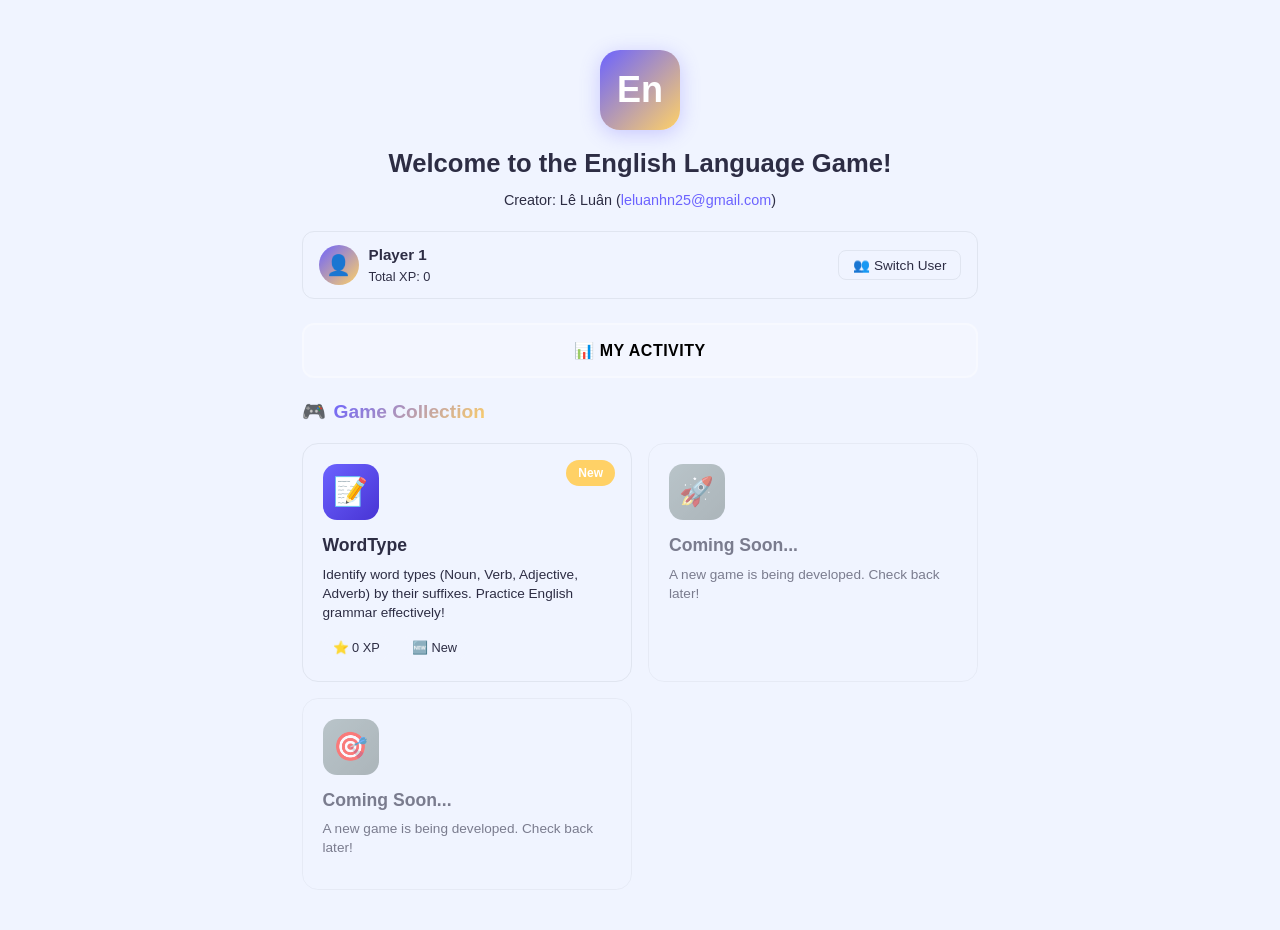
==== index.html @ 65ba0b90 "v1" ====
<!DOCTYPE html>
<html lang="en">
<head>
  <meta charset="UTF-8">
  <meta name="viewport" content="width=device-width, initial-scale=1.0, maximum-scale=1.0, user-scalable=no">
  <meta name="theme-color" content="#6c63ff">
  <meta name="apple-mobile-web-app-capable" content="yes">
  <meta name="apple-mobile-web-app-status-bar-style" content="black-translucent">
  <meta name="apple-mobile-web-app-title" content="Game English">
  <meta name="description" content="Learn English Through Games - Game English Hub">
  <meta name="mobile-web-app-capable" content="yes">
  <title>Game English - Learn English Through Games</title>
  <link rel="manifest" href="manifest.json">
  <link rel="apple-touch-icon" href="icons/icon-192x192.png">
  <link rel="icon" type="image/png" sizes="192x192" href="icons/icon-192x192.png">
  <link rel="stylesheet" href="shared/css/style.css">

  <!-- Google tag (gtag.js) -->
  <script async src="https://www.googletagmanager.com/gtag/js?id=G-DM3H51C9WT"></script>
  <script>
    window.dataLayer = window.dataLayer || [];
    function gtag(){dataLayer.push(arguments);}
    gtag('js', new Date());
    gtag('config', 'G-DM3H51C9WT');
  </script>

  <style>
    /* ===== GAME HUB STYLES ===== */
    .hub-container {
      max-width: 900px;
      margin: 0 auto;
      padding: 20px 16px 40px;
    }

    .hub-header {
      text-align: center;
      padding: 30px 0 20px;
    }

    .hub-header .logo-icon {
      width: 80px;
      height: 80px;
      background: linear-gradient(135deg, var(--color-primary), var(--color-accent));
      border-radius: 20px;
      display: flex;
      align-items: center;
      justify-content: center;
      font-size: 36px;
      font-weight: 800;
      color: #fff;
      margin: 0 auto 16px;
      box-shadow: 0 4px 20px rgba(108, 99, 255, 0.3);
    }

    .hub-header h1 {
      font-size: 1.6rem;
      color: var(--color-text);
      margin: 0 0 8px;
      line-height: 1.4;
    }

    .hub-header .creator-info {
      font-size: 0.9rem;
      color: var(--color-text-secondary);
      margin: 0;
    }

    .hub-header .creator-info a {
      color: var(--color-primary);
      text-decoration: none;
    }

    .hub-header .creator-info a:hover {
      text-decoration: underline;
    }

    /* User bar */
    .hub-user-bar {
      display: flex;
      align-items: center;
      justify-content: space-between;
      background: var(--color-surface);
      border-radius: 12px;
      padding: 12px 16px;
      margin-bottom: 24px;
      border: 1px solid var(--color-border);
    }

    .hub-user-info {
      display: flex;
      align-items: center;
      gap: 10px;
    }

    .hub-user-info .user-avatar {
      width: 40px;
      height: 40px;
      border-radius: 50%;
      background: linear-gradient(135deg, var(--color-primary), var(--color-accent));
      display: flex;
      align-items: center;
      justify-content: center;
      font-size: 20px;
      color: #fff;
    }

    .hub-user-info .user-details {
      display: flex;
      flex-direction: column;
    }

    .hub-user-info .user-name {
      font-weight: 600;
      color: var(--color-text);
      font-size: 0.95rem;
    }

    .hub-user-info .user-total-xp {
      font-size: 0.8rem;
      color: var(--color-text-secondary);
    }

    .hub-user-bar .btn-switch-user {
      background: var(--color-bg);
      border: 1px solid var(--color-border);
      color: var(--color-text);
      padding: 6px 14px;
      border-radius: 8px;
      font-size: 0.85rem;
      cursor: pointer;
      transition: all 0.2s;
    }

    .hub-user-bar .btn-switch-user:hover {
      background: var(--color-primary);
      color: #fff;
      border-color: var(--color-primary);
    }

    /* Section title */
    .hub-section-title {
      font-size: 1.2rem;
      font-weight: 700;
      color: var(--color-text);
      margin: 0 0 16px;
      display: flex;
      align-items: center;
      gap: 8px;
    }

    .hub-section-title span {
      background: linear-gradient(135deg, var(--color-primary), var(--color-accent));
      -webkit-background-clip: text;
      -webkit-text-fill-color: transparent;
      background-clip: text;
    }

    /* Game grid */
    .game-grid {
      display: grid;
      grid-template-columns: repeat(auto-fill, minmax(260px, 1fr));
      gap: 16px;
    }

    .game-card {
      background: var(--color-surface);
      border-radius: 16px;
      padding: 20px;
      border: 1px solid var(--color-border);
      cursor: pointer;
      transition: all 0.3s ease;
      position: relative;
      overflow: hidden;
    }

    .game-card::before {
      content: '';
      position: absolute;
      top: 0;
      left: 0;
      right: 0;
      height: 4px;
      background: linear-gradient(90deg, var(--color-primary), var(--color-accent));
      opacity: 0;
      transition: opacity 0.3s;
    }

    .game-card:hover {
      transform: translateY(-4px);
      box-shadow: 0 8px 30px rgba(0, 0, 0, 0.15);
      border-color: var(--color-primary);
    }

    .game-card:hover::before {
      opacity: 1;
    }

    .game-card:active {
      transform: translateY(-2px);
    }

    .game-card-icon {
      width: 56px;
      height: 56px;
      border-radius: 14px;
      display: flex;
      align-items: center;
      justify-content: center;
      font-size: 28px;
      margin-bottom: 12px;
    }

    .game-card-icon.wordtype {
      background: linear-gradient(135deg, #6c63ff, #4834d4);
    }

    .game-card-icon.coming-soon {
      background: linear-gradient(135deg, #95a5a6, #7f8c8d);
    }

    .game-card h3 {
      font-size: 1.1rem;
      font-weight: 700;
      color: var(--color-text);
      margin: 0 0 6px;
    }

    .game-card p {
      font-size: 0.85rem;
      color: var(--color-text-secondary);
      margin: 0 0 12px;
      line-height: 1.4;
    }

    .game-card .game-stats {
      display: flex;
      align-items: center;
      gap: 12px;
      font-size: 0.8rem;
      color: var(--color-text-secondary);
    }

    .game-card .game-stats .stat-badge {
      display: flex;
      align-items: center;
      gap: 4px;
      background: var(--color-bg);
      padding: 4px 10px;
      border-radius: 20px;
    }

    .game-card .game-stats .stat-badge.high-xp {
      background: linear-gradient(135deg, #f39c12, #e67e22);
      color: #fff;
    }

    .game-card .play-badge {
      position: absolute;
      top: 16px;
      right: 16px;
      background: var(--color-primary);
      color: #fff;
      padding: 4px 12px;
      border-radius: 20px;
      font-size: 0.75rem;
      font-weight: 600;
      opacity: 0;
      transition: opacity 0.3s;
    }

    .game-card:hover .play-badge {
      opacity: 1;
    }

    .game-card .new-badge {
      position: absolute;
      top: 16px;
      right: 16px;
      background: var(--color-accent);
      color: #fff;
      padding: 4px 12px;
      border-radius: 20px;
      font-size: 0.75rem;
      font-weight: 600;
    }

    .game-card.coming-soon-card {
      opacity: 0.6;
      cursor: default;
    }

    .game-card.coming-soon-card:hover {
      transform: none;
      box-shadow: none;
      border-color: var(--color-border);
    }

    .game-card.coming-soon-card:hover::before {
      opacity: 0;
    }

    /* ===== ACTIVITY SCREEN STYLES ===== */
    #screen-activity .activity-container {
      max-width: 600px;
      margin: 0 auto;
      padding: 20px;
    }

    .activity-grid {
      display: grid;
      grid-template-columns: 1fr 1fr;
      gap: 12px;
      margin-bottom: 20px;
    }

    .activity-card {
      background: var(--color-surface);
      border-radius: 12px;
      padding: 16px;
      text-align: center;
      border: 1px solid var(--color-border);
    }

    .activity-card .activity-value {
      font-size: 1.6rem;
      font-weight: 800;
      background: linear-gradient(135deg, var(--color-primary), var(--color-accent));
      -webkit-background-clip: text;
      -webkit-text-fill-color: transparent;
      background-clip: text;
    }

    .activity-card .activity-label {
      font-size: 0.8rem;
      color: var(--color-text-secondary);
      margin-top: 4px;
    }

    .activity-device-info {
      background: var(--color-surface);
      border-radius: 12px;
      padding: 16px;
      border: 1px solid var(--color-border);
      margin-bottom: 16px;
    }

    .activity-device-info .info-row {
      display: flex;
      justify-content: space-between;
      padding: 8px 0;
      border-bottom: 1px solid var(--color-border);
      font-size: 0.9rem;
    }

    .activity-device-info .info-row:last-child {
      border-bottom: none;
    }

    .activity-device-info .info-label {
      color: var(--color-text-secondary);
    }

    .activity-device-info .info-value {
      color: var(--color-text);
      font-weight: 600;
      font-family: monospace;
      font-size: 0.8rem;
    }

    .activity-sheets-note {
      background: var(--color-surface);
      border-radius: 12px;
      padding: 16px;
      border: 1px solid var(--color-border);
      font-size: 0.85rem;
      color: var(--color-text-secondary);
      text-align: center;
    }

    .activity-sheets-note .note-icon {
      font-size: 1.2rem;
    }

    /* User management screen */
    #screen-users .users-container {
      max-width: 500px;
      margin: 0 auto;
      padding: 20px;
    }

    /* Responsive */
    @media (max-width: 600px) {
      .game-grid {
        grid-template-columns: 1fr;
      }
      .hub-header h1 {
        font-size: 1.3rem;
      }
      .activity-grid {
        grid-template-columns: 1fr 1fr;
      }
    }
  </style>
</head>
<body>

  <!-- ==================== GAME HUB SCREEN ==================== -->
  <section id="screen-hub" class="screen active">
    <div class="hub-container">
      <!-- Header -->
      <div class="hub-header">
        <div class="logo-icon">En</div>
        <h1>Welcome to the English Language Game!</h1>
        <p class="creator-info">Creator: Lê Luân (<a href="mailto:leluanhn25@gmail.com">leluanhn25@gmail.com</a>)</p>
      </div>

      <!-- User Bar -->
      <div class="hub-user-bar">
        <div class="hub-user-info">
          <div class="user-avatar">👤</div>
          <div class="user-details">
            <span class="user-name" id="hub-user-name">Player 1</span>
            <span class="user-total-xp" id="hub-total-xp">Total XP: 0</span>
          </div>
        </div>
        <button class="btn-switch-user" id="btn-hub-users">👥 Switch User</button>
      </div>

      <!-- Navigation Buttons -->
      <div style="display:flex; gap:10px; margin-bottom:20px;">
        <button class="btn btn-secondary" id="btn-hub-activity" style="flex:1; color:#000; font-weight:600;">📊 My Activity</button>
      </div>

      <!-- Game List -->
      <h2 class="hub-section-title">🎮 <span>Game Collection</span></h2>
      <div class="game-grid" id="game-grid">
        <!-- Dynamically populated -->
      </div>
    </div>
  </section>

  <!-- ==================== ACTIVITY SCREEN ==================== -->
  <section id="screen-activity" class="screen">
    <div class="screen-header">
      <button class="btn btn-back" id="btn-activity-back">← Back</button>
      <h2>My Activity</h2>
    </div>
    <div class="activity-container">
      <!-- Device Info -->
      <div class="activity-device-info" id="device-info">
        <!-- Populated by JS -->
      </div>

      <!-- Today's Stats Grid -->
      <h3 style="margin: 0 0 12px; font-size:1rem; color:var(--color-text);">Today</h3>
      <div class="activity-grid" id="today-stats">
        <!-- Populated by JS -->
      </div>

      <!-- All Games Stats -->
      <h3 style="margin: 16px 0 12px; font-size:1rem; color:var(--color-text);">All Games</h3>
      <div id="games-stats">
        <!-- Populated by JS -->
      </div>

      <!-- Debug Panel -->
      <div class="activity-sheets-note" style="text-align:left; background:#fff3cd; border-color:#ffc107;">
        <strong>🐛 Debug Info</strong>
        <div id="debug-events" style="font-family:monospace; font-size:0.75rem; max-height:150px; overflow-y:auto; margin-top:8px; color:#333;">
          <em>No events tracked yet. Play a game to see events here.</em>
        </div>
        <div style="margin-top:8px; font-size:0.75rem;">
          <strong>GA4 Status:</strong> <span id="ga4-status">Checking...</span><br>
          <strong>Sheets Status:</strong> <span id="sheets-status">Not configured</span><br>
          <strong>Device ID:</strong> <span id="device-id-display" style="font-family:monospace;"></span>
        </div>
      </div>
    </div>
  </section>

  <!-- ==================== USER MANAGEMENT SCREEN ==================== -->
  <section id="screen-users" class="screen">
    <div class="screen-header">
      <button class="btn btn-back" id="btn-users-back">← Back</button>
      <h2>User Management</h2>
    </div>
    <div class="users-container">
      <div class="users-list" id="users-list">
        <!-- Dynamically populated -->
      </div>
      <div class="user-create-area">
        <h3>Create New User</h3>
        <div class="user-create-form">
          <input type="text" id="input-username" class="user-input" placeholder="Username" maxlength="20">
          <input type="text" id="input-displayname" class="user-input" placeholder="Display Name" maxlength="30">
          <button class="btn btn-primary" id="btn-create-user">+ Create</button>
        </div>
        <p class="user-create-hint">Username: 2-20 characters, letters & numbers only</p>
      </div>
    </div>
  </section>

  <!-- ==================== SCRIPTS ==================== -->
  <script src="shared/js/userManager.js"></script>
  <script src="shared/js/storage.js"></script>
  <script src="shared/js/analytics.js"></script>
  <script>
    // ============================================================
    // GAME HUB - Main entry point for the game collection
    // ============================================================

    /** Define all available games here */
    const GAMES = [
      {
        id: 'wordtype',
        name: 'WordType',
        description: 'Identify word types (Noun, Verb, Adjective, Adverb) by their suffixes. Practice English grammar effectively!',
        icon: '📝',
        iconClass: 'wordtype',
        url: 'games/wordtype/index.html',
        comingSoon: false
      },
      {
        id: 'coming-soon-1',
        name: 'Coming Soon...',
        description: 'A new game is being developed. Check back later!',
        icon: '🚀',
        iconClass: 'coming-soon',
        url: '#',
        comingSoon: true
      },
      {
        id: 'coming-soon-2',
        name: 'Coming Soon...',
        description: 'A new game is being developed. Check back later!',
        icon: '🎯',
        iconClass: 'coming-soon',
        url: '#',
        comingSoon: true
      }
    ];

    class GameHub {
      constructor() {
        // Start analytics session
        Analytics.startSession();

        // Track page view
        Analytics.trackEvent('page_view', { page: 'hub' });

        this._setupEventListeners();
        this._renderGameGrid();
        this._updateUserInfo();
      }

      _setupEventListeners() {
        document.getElementById('btn-hub-users').addEventListener('click', () => this._showUserScreen());
        document.getElementById('btn-users-back').addEventListener('click', () => this._showHub());
        document.getElementById('btn-create-user').addEventListener('click', () => this._createUser());

        // Activity screen
        document.getElementById('btn-hub-activity').addEventListener('click', () => this._showActivityScreen());
        document.getElementById('btn-activity-back').addEventListener('click', () => this._showHub());
      }

      _showHub() {
        this._updateUserInfo();
        this._renderGameGrid();
        document.querySelectorAll('.screen').forEach(s => s.classList.remove('active'));
        document.getElementById('screen-hub').classList.add('active');
      }

      _showActivityScreen() {
        this._renderActivityScreen();
        document.querySelectorAll('.screen').forEach(s => s.classList.remove('active'));
        document.getElementById('screen-activity').classList.add('active');
      }

      _showUserScreen() {
        this._renderUserList();
        document.querySelectorAll('.screen').forEach(s => s.classList.remove('active'));
        document.getElementById('screen-users').classList.add('active');
      }

      _updateUserInfo() {
        const currentUser = UserManager.getCurrentUser();
        const displayName = UserManager.getDisplayName(currentUser);
        document.getElementById('hub-user-name').textContent = displayName;

        // Calculate total XP across all games
        const gameIds = GAMES.filter(g => !g.comingSoon).map(g => g.id);
        const allStats = Storage.getAllGameStats(gameIds);
        const totalXp = allStats.reduce((sum, s) => sum + s.xp, 0);
        document.getElementById('hub-total-xp').textContent = `Total XP: ${totalXp}`;
      }

      _renderGameGrid() {
        const grid = document.getElementById('game-grid');
        grid.innerHTML = '';

        // Get stats for all games
        const gameIds = GAMES.filter(g => !g.comingSoon).map(g => g.id);
        const allStats = Storage.getAllGameStats(gameIds);
        const statsMap = {};
        allStats.forEach(s => { statsMap[s.gameId] = s; });

        // Sort games: played games with highest XP first, then unplayed, then coming soon
        const sortedGames = [...GAMES].sort((a, b) => {
          // Coming soon always last
          if (a.comingSoon && !b.comingSoon) return 1;
          if (!a.comingSoon && b.comingSoon) return -1;

          // Both not coming soon - sort by XP descending
          if (!a.comingSoon && !b.comingSoon) {
            const xpA = statsMap[a.id]?.xp || 0;
            const xpB = statsMap[b.id]?.xp || 0;
            if (xpA !== xpB) return xpB - xpA; // Higher XP first

            // If same XP, played games come before unplayed
            const playedA = statsMap[a.id]?.played || false;
            const playedB = statsMap[b.id]?.played || false;
            if (playedA && !playedB) return -1;
            if (!playedA && playedB) return 1;
          }

          return 0;
        });

        sortedGames.forEach(game => {
          const card = document.createElement('div');
          card.className = 'game-card';
          if (game.comingSoon) {
            card.classList.add('coming-soon-card');
          }

          const stats = statsMap[game.id];
          const xp = stats?.xp || 0;
          const played = stats?.played || false;

          card.innerHTML = `
            <div class="game-card-icon ${game.iconClass}">${game.icon}</div>
            <h3>${game.name}</h3>
            <p>${game.description}</p>
            <div class="game-stats">
              ${!game.comingSoon ? `
                <span class="stat-badge ${xp > 0 ? 'high-xp' : ''}">⭐ ${xp} XP</span>
                ${played ? '<span class="stat-badge">📊 Played</span>' : '<span class="stat-badge">🆕 New</span>'}
              ` : ''}
            </div>
            ${!game.comingSoon && !played ? '<span class="new-badge">New</span>' : ''}
            ${!game.comingSoon && played ? '<span class="play-badge">▶ Play</span>' : ''}
          `;

          if (!game.comingSoon) {
            card.addEventListener('click', () => {
              Analytics.trackEvent('game_click', { game_id: game.id });
              window.location.href = game.url;
            });
          }

          grid.appendChild(card);
        });
      }

      _renderActivityScreen() {
        // Device info
        const deviceStats = Analytics.getDeviceStats();
        document.getElementById('device-info').innerHTML = `
          <div class="info-row">
            <span class="info-label">📱 Device ID</span>
            <span class="info-value">${deviceStats.deviceId.substring(0, 8)}...</span>
          </div>
          <div class="info-row">
            <span class="info-label">🆕 First Seen</span>
            <span class="info-value">${deviceStats.firstSeen}</span>
          </div>
          <div class="info-row">
            <span class="info-label">📅 Last Seen</span>
            <span class="info-value">${deviceStats.lastSeen}</span>
          </div>
        `;

        const deviceIdDisplay = document.getElementById('device-id-display');
        if (deviceIdDisplay) deviceIdDisplay.textContent = deviceStats.deviceId;

        // Calculate real Total XP from Storage
        const gameIds = GAMES.filter(g => !g.comingSoon).map(g => g.id);
        const allStats = Storage.getAllGameStats(gameIds);
        const totalXp = allStats.reduce((sum, s) => sum + s.xp, 0);

        // Today's stats - use real XP from storage
        const daily = Analytics.getDailyStats();
        document.getElementById('today-stats').innerHTML = `
          <div class="activity-card">
            <div class="activity-value">${totalXp}</div>
            <div class="activity-label">⭐ Total XP</div>
          </div>
          <div class="activity-card">
            <div class="activity-value">${daily.sessions}</div>
            <div class="activity-label">🎮 Sessions Today</div>
          </div>
        `;

        // All games stats
        const gamesStatsHtml = allStats.map(stat => `
          <div class="activity-card" style="grid-column: 1 / -1; display:flex; justify-content:space-between; align-items:center; text-align:left;">
            <div>
              <div style="font-weight:600; color:var(--color-text);">${stat.gameId}</div>
              <div style="font-size:0.8rem; color:var(--color-text-secondary);">${stat.played ? '✅ Played' : '🆕 New'}</div>
            </div>
            <div style="font-size:1.2rem; font-weight:700; color:var(--color-primary);">${stat.xp} XP</div>
          </div>
        `).join('');
        document.getElementById('games-stats').innerHTML = `<div class="activity-grid">${gamesStatsHtml}</div>`;

        // Debug panel
        const debugDiv = document.getElementById('debug-events');
        const ga4Status = document.getElementById('ga4-status');
        const sheetsStatus = document.getElementById('sheets-status');

        // Show queued/tracked events
        const queue = Analytics._eventQueue || [];
        const eventLines = queue.slice(-10).map(e => `${e.eventName}: ${JSON.stringify(e.eventParams)}`).join('<br>');
        debugDiv.innerHTML = eventLines || '<em>No events tracked yet. Play a game to see events here.</em>';

        // GA4 status
        if (typeof gtag === 'function') {
          ga4Status.innerHTML = '<span style="color:green;">✅ Loaded</span>';
        } else {
          ga4Status.innerHTML = '<span style="color:orange;">⏳ Loading...</span>';
        }

        // Sheets status
        if (Analytics.SHEETS_WEB_APP_URL) {
          sheetsStatus.innerHTML = '<span style="color:green;">✅ Configured</span>';
        } else {
          sheetsStatus.innerHTML = '<span style="color:red;">❌ Not configured</span>';
        }
      }

      _renderUserList() {
        const users = UserManager.getUsers();
        const currentUser = UserManager.getCurrentUser();
        const list = document.getElementById('users-list');
        list.innerHTML = '';

        users.forEach(user => {
          const card = document.createElement('div');
          card.className = 'user-card';
          if (user.username === currentUser) card.classList.add('active-user');

          // Calculate total XP across all games for this user
          const oldUser = UserManager.getCurrentUser();
          UserManager.setCurrentUser(user.username);
          const gameIds = GAMES.filter(g => !g.comingSoon).map(g => g.id);
          const allStats = Storage.getAllGameStats(gameIds);
          const totalXp = allStats.reduce((sum, s) => sum + s.xp, 0);
          UserManager.setCurrentUser(oldUser);

          card.innerHTML = `
            <div class="user-card-avatar">👤</div>
            <div class="user-card-info">
              <div class="user-card-name">${user.displayName}</div>
              <div class="user-card-username">@${user.username}</div>
              <div class="user-card-stats">⭐ ${totalXp} Total XP</div>
            </div>
            <button class="btn-delete-user" data-username="${user.username}">🗑️</button>
          `;

          card.addEventListener('click', (e) => {
            if (e.target.closest('.btn-delete-user')) return;
            if (user.username !== currentUser) this._switchUser(user.username);
          });

          const deleteBtn = card.querySelector('.btn-delete-user');
          deleteBtn.addEventListener('click', (e) => {
            e.stopPropagation();
            this._deleteUser(user.username);
          });

          list.appendChild(card);
        });
      }

      _switchUser(username) {
        UserManager.setCurrentUser(username);
        Analytics.trackEvent('switch_user', { username });
        this._showHub();
      }

      _deleteUser(username) {
        const users = UserManager.getUsers();
        if (users.length <= 1) {
          alert('Cannot delete the last user!');
          return;
        }
        if (!confirm(`Delete user "${username}"? All progress will be lost.`)) return;

        const isCurrentUser = username === UserManager.getCurrentUser();
        UserManager.deleteUser(username);

        if (isCurrentUser) {
          const remaining = UserManager.getUsers();
          this._switchUser(remaining[0].username);
        } else {
          this._renderUserList();
        }
      }

      _createUser() {
        const usernameInput = document.getElementById('input-username');
        const displayNameInput = document.getElementById('input-displayname');
        const username = usernameInput.value.trim().toLowerCase();
        const displayName = displayNameInput.value.trim() || username;

        if (!username) { alert('Please enter a username.'); return; }
        if (!UserManager.isValidUsername(username)) {
          alert('Username must be 2-20 characters. Only letters, numbers, underscores, and spaces allowed.');
          return;
        }

        if (!UserManager.createUser(username, displayName)) {
          alert(`User "${username}" already exists!`);
          return;
        }

        usernameInput.value = '';
        displayNameInput.value = '';
        Analytics.trackEvent('create_user', { username });
        this._switchUser(username);
      }
    }

    // Initialize the hub when DOM is ready
    if (document.readyState === 'loading') {
      document.addEventListener('DOMContentLoaded', () => new GameHub());
    } else {
      new GameHub();
    }
  </script>
</body>
</html>
---- shared/css/style.css ----
/* ============================================================
   WordType - Educational Grammar Game
   Complete Stylesheet
   ============================================================ */

/* ----- CSS Custom Properties (Design Tokens) ----- */
:root {
  /* Primary palette */
  --color-primary: #6c63ff;
  --color-primary-dark: #5a52d5;
  --color-primary-light: #8b85ff;
  --color-secondary: #ff6584;
  --color-accent: #ffd166;

  /* Word type colors */
  --color-noun: #4a90d9;
  --color-verb: #e74c3c;
  --color-adjective: #f39c12;
  --color-adverb: #27ae60;

  /* UI colors */
  --color-bg: #f0f4ff;
  --color-bg-card: #ffffff;
  --color-bg-dark: #2d2d44;
  --color-text: #2d2d44;
  --color-text-light: #7a7a9a;
  --color-text-on-dark: #ffffff;
  --color-success: #27ae60;
  --color-danger: #e74c3c;
  --color-warning: #f39c12;
  --color-border: #e0e5f0;

  /* Spacing */
  --space-xs: 4px;
  --space-sm: 8px;
  --space-md: 16px;
  --space-lg: 24px;
  --space-xl: 32px;
  --space-2xl: 48px;

  /* Border radius */
  --radius-sm: 8px;
  --radius-md: 12px;
  --radius-lg: 20px;
  --radius-full: 50%;

  /* Shadows */
  --shadow-sm: 0 2px 8px rgba(108, 99, 255, 0.1);
  --shadow-md: 0 4px 16px rgba(108, 99, 255, 0.15);
  --shadow-lg: 0 8px 32px rgba(108, 99, 255, 0.2);
  --shadow-btn: 0 4px 0 rgba(0, 0, 0, 0.15);
  --shadow-btn-hover: 0 6px 0 rgba(0, 0, 0, 0.15);

  /* Transitions */
  --transition-fast: 0.15s ease;
  --transition-normal: 0.3s ease;
  --transition-slow: 0.5s ease;

  /* Font */
  --font-main: 'Segoe UI', -apple-system, BlinkMacSystemFont, Roboto, Oxygen, Ubuntu, Cantarell, sans-serif;
  --font-size-sm: 14px;
  --font-size-md: 16px;
  --font-size-lg: 20px;
  --font-size-xl: 28px;
  --font-size-2xl: 40px;
  --font-size-3xl: 56px;

  /* Z-index layers */
  --z-base: 1;
  --z-overlay: 100;
  --z-popup: 200;
  --z-modal: 300;
}

/* ----- Reset & Base Styles ----- */
*, *::before, *::after {
  margin: 0;
  padding: 0;
  box-sizing: border-box;
}

html {
  font-size: 16px;
  -webkit-text-size-adjust: 100%;
  height: 100%;
  overflow-y: auto;
}

body {
  font-family: var(--font-main);
  background: var(--color-bg);
  color: var(--color-text);
  min-height: 100vh;
  min-height: 100dvh;
  height: auto;
  overflow-x: hidden;
  overflow-y: auto;
  line-height: 1.5;
}

button {
  font-family: inherit;
  cursor: pointer;
  border: none;
  outline: none;
  user-select: none;
  -webkit-tap-highlight-color: transparent;
}

/* ----- Screen System ----- */
.screen {
  display: none;
  width: 100%;
  min-height: 100vh;
  min-height: 100dvh;
  position: absolute;
  top: 0;
  left: 0;
  z-index: var(--z-base);
}

.screen.active {
  display: flex;
  position: relative;
}

/* ============================================================
   MAIN MENU SCREEN
   ============================================================ */
#screen-menu {
  align-items: center;
  justify-content: center;
  background: linear-gradient(135deg, #6c63ff 0%, #4834d4 50%, #3b2db5 100%);
  padding: var(--space-lg);
}

.menu-container {
  width: 100%;
  max-width: 420px;
  text-align: center;
}

.logo-area {
  margin-bottom: var(--space-xl);
}

.logo-icon {
  width: 80px;
  height: 80px;
  background: var(--color-accent);
  color: var(--color-primary-dark);
  font-size: var(--font-size-3xl);
  font-weight: 900;
  border-radius: var(--radius-lg);
  display: flex;
  align-items: center;
  justify-content: center;
  margin: 0 auto var(--space-md);
  box-shadow: 0 8px 24px rgba(255, 209, 102, 0.4);
  animation: logoFloat 3s ease-in-out infinite;
}

@keyframes logoFloat {
  0%, 100% { transform: translateY(0); }
  50% { transform: translateY(-10px); }
}

.game-title {
  color: white;
  font-size: var(--font-size-2xl);
  font-weight: 800;
  letter-spacing: 2px;
  text-shadow: 0 2px 4px rgba(0, 0, 0, 0.2);
}

.game-subtitle {
  color: rgba(255, 255, 255, 0.8);
  font-size: var(--font-size-md);
  margin-top: var(--space-xs);
}

.menu-stats-bar {
  display: flex;
  justify-content: center;
  gap: var(--space-lg);
  margin-bottom: var(--space-xl);
  padding: var(--space-md);
  background: rgba(255, 255, 255, 0.1);
  border-radius: var(--radius-md);
  backdrop-filter: blur(10px);
}

.stat-item {
  display: flex;
  flex-direction: column;
  align-items: center;
  gap: var(--space-xs);
}

.stat-icon { font-size: 24px; }

.stat-value {
  color: white;
  font-size: var(--font-size-xl);
  font-weight: 700;
}

.stat-label {
  color: rgba(255, 255, 255, 0.7);
  font-size: var(--font-size-sm);
  text-transform: uppercase;
  letter-spacing: 1px;
}

.menu-buttons {
  display: flex;
  flex-direction: column;
  gap: var(--space-md);
  margin-bottom: var(--space-xl);
}

.level-progress-indicator {
  display: flex;
  justify-content: center;
  gap: var(--space-md);
}

.level-dot {
  width: 40px;
  height: 40px;
  border-radius: var(--radius-full);
  display: flex;
  align-items: center;
  justify-content: center;
  font-weight: 700;
  font-size: var(--font-size-md);
  transition: var(--transition-normal);
}

.level-dot.active {
  background: var(--color-accent);
  color: var(--color-primary-dark);
  box-shadow: 0 4px 12px rgba(255, 209, 102, 0.5);
}

.level-dot.locked {
  background: rgba(255, 255, 255, 0.15);
  color: rgba(255, 255, 255, 0.5);
}

.level-dot.unlocked {
  background: var(--color-success);
  color: white;
  box-shadow: 0 4px 12px rgba(39, 174, 96, 0.4);
}

.level-dot.completed {
  background: var(--color-success);
  color: white;
  box-shadow: 0 4px 12px rgba(39, 174, 96, 0.4);
}

/* ============================================================
   BUTTON SYSTEM
   ============================================================ */
.btn {
  display: inline-flex;
  align-items: center;
  justify-content: center;
  gap: var(--space-sm);
  padding: var(--space-md) var(--space-xl);
  border-radius: var(--radius-md);
  font-size: var(--font-size-md);
  font-weight: 700;
  transition: all var(--transition-fast);
  text-transform: uppercase;
  letter-spacing: 0.5px;
}

.btn:active {
  transform: translateY(2px);
}

.btn-primary {
  background: var(--color-accent);
  color: var(--color-text);
  box-shadow: var(--shadow-btn);
}

.btn-primary:hover {
  background: #ffe082;
  transform: translateY(-2px);
  box-shadow: var(--shadow-btn-hover);
}

.btn-primary:active {
  transform: translateY(2px);
  box-shadow: 0 2px 0 rgba(0, 0, 0, 0.15);
}

.btn-secondary {
  background: rgba(255, 255, 255, 0.2);
  color: white;
  border: 2px solid rgba(255, 255, 255, 0.3);
}

.btn-secondary:hover {
  background: rgba(255, 255, 255, 0.3);
  border-color: rgba(255, 255, 255, 0.5);
}

.btn-danger {
  background: var(--color-danger);
  color: white;
  box-shadow: var(--shadow-btn);
}

.btn-danger:hover {
  background: #c0392b;
  transform: translateY(-2px);
}

.btn-back {
  background: transparent;
  color: var(--color-text);
  font-size: var(--font-size-md);
  font-weight: 600;
  padding: var(--space-sm) var(--space-md);
}

.btn-back:hover {
  color: var(--color-primary);
}

.btn-large {
  padding: var(--space-lg) var(--space-2xl);
  font-size: var(--font-size-lg);
  width: 100%;
}

/* ============================================================
   LEVELS SCREEN
   ============================================================ */
#screen-levels {
  flex-direction: column;
  background: var(--color-bg);
}

.screen-header {
  display: flex;
  align-items: center;
  gap: var(--space-md);
  padding: var(--space-lg);
  background: white;
  border-bottom: 1px solid var(--color-border);
}

.screen-header h2 {
  font-size: var(--font-size-lg);
  font-weight: 700;
}

.levels-container {
  flex: 1;
  padding: var(--space-lg);
  display: flex;
  flex-direction: column;
  gap: var(--space-md);
  max-width: 500px;
  width: 100%;
  margin: 0 auto;
}

.level-card {
  background: white;
  border-radius: var(--radius-md);
  padding: var(--space-lg);
  display: flex;
  align-items: center;
  gap: var(--space-lg);
  box-shadow: var(--shadow-sm);
  cursor: pointer;
  transition: var(--transition-normal);
  border: 2px solid transparent;
}

.level-card:hover:not(.level-card-locked) {
  border-color: var(--color-primary);
  box-shadow: var(--shadow-md);
  transform: translateY(-2px);
}

.level-card-locked {
  opacity: 0.5;
  cursor: not-allowed;
}

.level-card-completed {
  border-color: var(--color-success);
}

.level-card-number {
  width: 48px;
  height: 48px;
  border-radius: var(--radius-full);
  display: flex;
  align-items: center;
  justify-content: center;
  font-weight: 800;
  font-size: var(--font-size-lg);
  flex-shrink: 0;
}

.level-card-number.locked { background: #e0e5f0; color: var(--color-text-light); }
.level-card-number.available { background: var(--color-primary); color: white; }
.level-card-number.completed { background: var(--color-success); color: white; }

.level-card-info {
  flex: 1;
}

.level-card-info h3 {
  font-size: var(--font-size-md);
  font-weight: 700;
}

.level-card-info p {
  font-size: var(--font-size-sm);
  color: var(--color-text-light);
  margin-top: var(--space-xs);
}

.level-card-status {
  font-size: 24px;
}

/* ============================================================
   STATISTICS SCREEN
   ============================================================ */
#screen-stats {
  flex-direction: column;
  background: var(--color-bg);
}

.stats-container {
  flex: 1;
  padding: var(--space-lg);
  max-width: 500px;
  width: 100%;
  margin: 0 auto;
}

.stat-card {
  background: white;
  border-radius: var(--radius-md);
  padding: var(--space-lg);
  margin-bottom: var(--space-md);
  box-shadow: var(--shadow-sm);
}

.stat-card h3 {
  font-size: var(--font-size-sm);
  color: var(--color-text-light);
  text-transform: uppercase;
  letter-spacing: 1px;
  margin-bottom: var(--space-sm);
}

.stat-card .stat-value {
  color: var(--color-text);
  font-size: var(--font-size-2xl);
  font-weight: 800;
}

.stats-actions {
  padding: var(--space-lg);
  text-align: center;
}

/* ============================================================
   GAMEPLAY SCREEN
   ============================================================ */
#screen-game {
  flex-direction: column;
  background: linear-gradient(180deg, #f0f4ff 0%, #e8ecf8 100%);
  min-height: 100vh;
  min-height: 100dvh;
}

/* Top Bar */
.game-top-bar {
  display: flex;
  align-items: center;
  justify-content: space-between;
  gap: var(--space-md);
  padding: var(--space-md) var(--space-lg);
  background: white;
  border-bottom: 1px solid var(--color-border);
}

.hearts-container {
  display: flex;
  gap: 2px;
  font-size: 24px;
}

.heart {
  transition: var(--transition-normal);
}

.heart.lost {
  opacity: 0.2;
  transform: scale(0.8);
}

.xp-container {
  flex: 1;
  max-width: 200px;
  display: flex;
  align-items: center;
  gap: var(--space-sm);
}

.xp-bar-bg {
  flex: 1;
  height: 10px;
  background: #e0e5f0;
  border-radius: 10px;
  overflow: hidden;
}

.xp-bar-fill {
  height: 100%;
  background: linear-gradient(90deg, var(--color-accent), #ff9f43);
  border-radius: 10px;
  transition: width var(--transition-normal);
}

.xp-text {
  font-size: var(--font-size-sm);
  font-weight: 700;
  color: var(--color-text);
  white-space: nowrap;
}

.game-level-badge {
  background: var(--color-primary);
  color: white;
  padding: var(--space-xs) var(--space-md);
  border-radius: var(--radius-sm);
  font-size: var(--font-size-sm);
  font-weight: 700;
}

/* Combo Display */
.combo-display {
  text-align: center;
  padding-top: var(--space-md);
}

.combo-count {
  font-size: var(--font-size-xl);
  font-weight: 800;
  color: var(--color-primary);
}

.combo-label {
  display: block;
  font-size: var(--font-size-sm);
  color: var(--color-text-light);
  text-transform: uppercase;
  letter-spacing: 1px;
}

/* Question Counter */
.question-counter {
  text-align: center;
  font-size: var(--font-size-sm);
  color: var(--color-text-light);
  margin: var(--space-sm) 0;
}

/* Word Display Area */
.word-area {
  flex: 1;
  display: flex;
  align-items: center;
  justify-content: center;
  padding: var(--space-lg);
}

.word-card {
  background: white;
  border-radius: var(--radius-lg);
  padding: var(--space-xl) var(--space-2xl);
  box-shadow: var(--shadow-md);
  text-align: center;
  min-width: 280px;
  animation: cardAppear var(--transition-normal);
}

@keyframes cardAppear {
  from {
    opacity: 0;
    transform: scale(0.8) translateY(20px);
  }
  to {
    opacity: 1;
    transform: scale(1) translateY(0);
  }
}

.word-hint {
  display: block;
  font-size: var(--font-size-sm);
  color: var(--color-primary);
  font-weight: 600;
  margin-bottom: var(--space-sm);
  text-transform: uppercase;
  letter-spacing: 1px;
}

.word-text {
  font-size: var(--font-size-2xl);
  font-weight: 800;
  color: var(--color-text);
  line-height: 1.2;
}

.word-main-row {
  display: flex;
  align-items: center;
  justify-content: center;
  gap: var(--space-sm);
}

.btn-speak {
  background: none;
  border: none;
  font-size: var(--font-size-lg);
  cursor: pointer;
  padding: var(--space-xs);
  border-radius: var(--radius-full);
  transition: transform var(--transition-fast), box-shadow var(--transition-fast);
  line-height: 1;
  display: inline-flex;
  align-items: center;
  justify-content: center;
  width: 40px;
  height: 40px;
}

.btn-speak:hover {
  transform: scale(1.15);
  background: rgba(108, 99, 255, 0.1);
}

.btn-speak:active {
  transform: scale(0.95);
}

.word-meaning {
  display: block;
  font-size: var(--font-size-sm);
  color: var(--color-text-light);
  margin-top: var(--space-sm);
  font-style: italic;
}

/* Answer Buttons */
.answer-buttons {
  display: grid;
  grid-template-columns: 1fr 1fr;
  gap: var(--space-md);
  padding: var(--space-lg);
  max-width: 600px;
  width: 100%;
  margin: 0 auto;
}

.btn-type {
  padding: var(--space-lg);
  border-radius: var(--radius-md);
  font-size: var(--font-size-lg);
  font-weight: 800;
  color: white;
  text-transform: uppercase;
  letter-spacing: 1px;
  box-shadow: var(--shadow-btn);
  transition: all var(--transition-fast);
  position: relative;
  overflow: hidden;
}

.btn-type:active {
  transform: translateY(2px);
  box-shadow: 0 2px 0 rgba(0, 0, 0, 0.15);
}

.btn-type:hover {
  transform: translateY(-2px);
  filter: brightness(1.1);
}

.btn-type:disabled {
  opacity: 0.5;
  cursor: not-allowed;
  transform: none !important;
}

.btn-noun {
  background: var(--color-noun);
  box-shadow: 0 4px 0 #3570b0;
}

.btn-verb {
  background: var(--color-verb);
  box-shadow: 0 4px 0 #c0392b;
}

.btn-adjective {
  background: var(--color-adjective);
  box-shadow: 0 4px 0 #d68910;
}

.btn-adverb {
  background: var(--color-adverb);
  box-shadow: 0 4px 0 #1e8449;
}

/* Button press ripple effect */
.btn-type::after {
  content: '';
  position: absolute;
  top: 50%;
  left: 50%;
  width: 0;
  height: 0;
  background: rgba(255, 255, 255, 0.3);
  border-radius: 50%;
  transform: translate(-50%, -50%);
  transition: width 0.6s, height 0.6s, opacity 0.6s;
  opacity: 0;
}

.btn-type:active::after {
  width: 300px;
  height: 300px;
  opacity: 1;
}

/* Correct/Wrong button states */
.btn-type.correct {
  background: var(--color-success) !important;
  box-shadow: 0 4px 0 #1e8449 !important;
  animation: pulseGreen 0.5s ease;
}

.btn-type.wrong {
  background: #666 !important;
  box-shadow: 0 4px 0 #444 !important;
  animation: shake 0.4s ease;
}

/* Feedback Overlay */
.feedback-overlay {
  position: fixed;
  top: 0;
  left: 0;
  width: 100%;
  height: 100%;
  display: flex;
  align-items: center;
  justify-content: center;
  z-index: var(--z-overlay);
  pointer-events: none;
}

.feedback-content {
  background: white;
  border-radius: var(--radius-lg);
  padding: var(--space-xl) var(--space-2xl);
  text-align: center;
  box-shadow: var(--shadow-lg);
  animation: feedbackPop 0.4s ease;
}

@keyframes feedbackPop {
  0% { transform: scale(0.5); opacity: 0; }
  60% { transform: scale(1.1); }
  100% { transform: scale(1); opacity: 1; }
}

.feedback-icon {
  font-size: 48px;
  margin-bottom: var(--space-sm);
}

.feedback-text {
  font-size: var(--font-size-xl);
  font-weight: 700;
  margin-bottom: var(--space-xs);
}

.feedback-detail {
  font-size: var(--font-size-md);
  color: var(--color-text-light);
  margin-bottom: var(--space-md);
}

.btn-feedback-ok {
  margin-top: var(--space-sm);
  padding: var(--space-sm) var(--space-xl);
  font-size: var(--font-size-md);
  min-width: 100px;
}

/* Feedback extra info (hint, family) */
.feedback-extras {
  margin-top: var(--space-md);
  padding-top: var(--space-md);
  border-top: 1px solid var(--color-border);
  text-align: left;
}

.feedback-extra-item {
  display: flex;
  gap: var(--space-sm);
  font-size: var(--font-size-sm);
  line-height: 1.6;
  margin-bottom: var(--space-xs);
}

.feedback-label {
  color: var(--color-text-light);
  font-weight: 600;
  white-space: nowrap;
  min-width: 70px;
}

.feedback-value {
  color: var(--color-text);
  font-weight: 500;
}

/* Combo Popup */
.combo-popup {
  position: fixed;
  top: 50%;
  left: 50%;
  transform: translate(-50%, -50%);
  z-index: var(--z-popup);
  pointer-events: none;
  animation: comboRise 1s ease forwards;
}

@keyframes comboRise {
  0% {
    opacity: 0;
    transform: translate(-50%, -50%) scale(0.5);
  }
  20% {
    opacity: 1;
    transform: translate(-50%, -60%) scale(1.1);
  }
  80% {
    opacity: 1;
    transform: translate(-50%, -80%) scale(1);
  }
  100% {
    opacity: 0;
    transform: translate(-50%, -100%) scale(0.8);
  }
}

.combo-popup-text {
  font-size: 32px;
  font-weight: 900;
  color: var(--color-primary);
  text-shadow: 0 4px 12px rgba(108, 99, 255, 0.4);
  white-space: nowrap;
}

/* ============================================================
   BOSS FIGHT SCREEN
   ============================================================ */
#screen-boss {
  flex-direction: column;
  background: linear-gradient(135deg, #1a1a2e 0%, #16213e 50%, #0f3460 100%);
  color: white;
}

.boss-header {
  text-align: center;
  padding: var(--space-lg);
}

.boss-title {
  font-size: var(--font-size-xl);
  font-weight: 800;
  color: #e74c3c;
  text-shadow: 0 0 20px rgba(231, 76, 60, 0.5);
  animation: bossTitlePulse 2s ease-in-out infinite;
}

@keyframes bossTitlePulse {
  0%, 100% { transform: scale(1); opacity: 1; }
  50% { transform: scale(1.05); opacity: 0.9; }
}

.boss-area {
  flex: 1;
  display: flex;
  flex-direction: column;
  align-items: center;
  justify-content: center;
  padding: var(--space-lg);
  gap: var(--space-lg);
  max-width: 600px;
  width: 100%;
  margin: 0 auto;
}

.boss-info {
  width: 100%;
  text-align: center;
}

.boss-name {
  font-size: var(--font-size-lg);
  font-weight: 700;
  margin-bottom: var(--space-md);
  color: #ff6b6b;
}

.boss-hp-bar-bg {
  width: 100%;
  height: 20px;
  background: rgba(255, 255, 255, 0.1);
  border-radius: 20px;
  overflow: hidden;
  border: 2px solid rgba(255, 255, 255, 0.2);
}

.boss-hp-bar-fill {
  height: 100%;
  background: linear-gradient(90deg, #e74c3c, #ff6b6b);
  border-radius: 20px;
  transition: width var(--transition-normal);
}

.boss-hp-text {
  font-size: var(--font-size-sm);
  color: rgba(255, 255, 255, 0.7);
  margin-top: var(--space-xs);
}

.boss-question-area {
  text-align: center;
}

.boss-sentence {
  font-size: var(--font-size-lg);
  font-weight: 600;
  line-height: 1.6;
  margin-bottom: var(--space-sm);
}

.boss-family-tag {
  display: inline-block;
  background: rgba(108, 99, 255, 0.3);
  color: var(--color-primary-light);
  padding: var(--space-xs) var(--space-md);
  border-radius: var(--radius-sm);
  font-size: var(--font-size-sm);
  font-weight: 600;
}

.boss-options {
  display: grid;
  grid-template-columns: 1fr 1fr;
  gap: var(--space-md);
  width: 100%;
}

.boss-option-btn {
  padding: var(--space-lg);
  border-radius: var(--radius-md);
  background: rgba(255, 255, 255, 0.1);
  color: white;
  font-size: var(--font-size-md);
  font-weight: 600;
  border: 2px solid rgba(255, 255, 255, 0.2);
  transition: var(--transition-fast);
}

.boss-option-btn:hover {
  background: rgba(255, 255, 255, 0.2);
  border-color: rgba(255, 255, 255, 0.4);
  transform: translateY(-2px);
}

.boss-option-btn:disabled {
  opacity: 0.5;
  cursor: not-allowed;
  transform: none !important;
}

.boss-option-btn.correct {
  background: var(--color-success) !important;
  border-color: var(--color-success) !important;
}

.boss-option-btn.wrong {
  background: var(--color-danger) !important;
  border-color: var(--color-danger) !important;
}

.boss-explanation {
  background: rgba(108, 99, 255, 0.2);
  border-radius: var(--radius-md);
  padding: var(--space-md);
  width: 100%;
  text-align: center;
  border-left: 4px solid var(--color-primary);
}

.explanation-text {
  font-size: var(--font-size-sm);
  color: rgba(255, 255, 255, 0.9);
  line-height: 1.6;
}

.btn-boss-ok {
  margin-top: var(--space-sm);
  padding: var(--space-sm) var(--space-lg);
  min-width: 80px;
}

.boss-hearts {
  display: flex;
  gap: var(--space-sm);
  font-size: 28px;
}

.boss-damage-animation {
  position: fixed;
  top: 50%;
  left: 50%;
  transform: translate(-50%, -50%);
  z-index: var(--z-popup);
  pointer-events: none;
}

.damage-number {
  font-size: 48px;
  font-weight: 900;
  color: #e74c3c;
  text-shadow: 0 0 20px rgba(231, 76, 60, 0.8);
  animation: damageFly 0.8s ease forwards;
}

@keyframes damageFly {
  0% {
    opacity: 1;
    transform: translateY(0) scale(1);
  }
  100% {
    opacity: 0;
    transform: translateY(-60px) scale(1.5);
  }
}

/* ============================================================
   BOSS VICTORY SCREEN
   ============================================================ */
#screen-boss-victory {
  align-items: center;
  justify-content: center;
  background: linear-gradient(135deg, #1a1a2e 0%, #16213e 50%, #0f3460 100%);
}

.victory-container {
  text-align: center;
  color: white;
  animation: victoryPop 0.6s ease;
}

@keyframes victoryPop {
  0% { transform: scale(0.3); opacity: 0; }
  60% { transform: scale(1.1); }
  100% { transform: scale(1); opacity: 1; }
}

.victory-icon {
  font-size: 80px;
  margin-bottom: var(--space-lg);
  animation: victorySpin 1s ease;
}

@keyframes victorySpin {
  0% { transform: rotate(0deg) scale(0); }
  50% { transform: rotate(360deg) scale(1.2); }
  100% { transform: rotate(720deg) scale(1); }
}

.victory-title {
  font-size: var(--font-size-2xl);
  font-weight: 800;
  color: var(--color-accent);
  margin-bottom: var(--space-sm);
}

.victory-subtitle {
  font-size: var(--font-size-lg);
  color: rgba(255, 255, 255, 0.8);
  margin-bottom: var(--space-xl);
}

.victory-rewards {
  display: flex;
  justify-content: center;
  gap: var(--space-xl);
  margin-bottom: var(--space-xl);
}

.reward-item {
  background: rgba(255, 255, 255, 0.1);
  padding: var(--space-md) var(--space-lg);
  border-radius: var(--radius-md);
  font-size: var(--font-size-md);
  font-weight: 600;
  color: var(--color-accent);
}

/* ============================================================
   LEVEL COMPLETE SCREEN
   ============================================================ */
#screen-level-complete {
  align-items: center;
  justify-content: center;
  background: linear-gradient(135deg, #6c63ff 0%, #4834d4 50%, #3b2db5 100%);
  color: white;
}

.level-complete-container {
  text-align: center;
  padding: var(--space-xl);
  max-width: 400px;
  width: 100%;
}

.level-up-icon {
  font-size: 80px;
  margin-bottom: var(--space-lg);
  animation: levelUpBounce 1s ease;
}

@keyframes levelUpBounce {
  0% { transform: translateY(100px) scale(0); opacity: 0; }
  50% { transform: translateY(-20px) scale(1.1); }
  70% { transform: translateY(10px) scale(0.9); }
  100% { transform: translateY(0) scale(1); opacity: 1; }
}

.level-complete-title {
  font-size: var(--font-size-2xl);
  font-weight: 800;
  margin-bottom: var(--space-sm);
}

.level-complete-subtitle {
  font-size: var(--font-size-md);
  color: rgba(255, 255, 255, 0.8);
  margin-bottom: var(--space-xl);
}

.level-complete-stats {
  display: flex;
  flex-direction: column;
  gap: var(--space-md);
  margin-bottom: var(--space-xl);
}

.level-stat-row {
  display: flex;
  justify-content: space-between;
  padding: var(--space-md);
  background: rgba(255, 255, 255, 0.1);
  border-radius: var(--radius-sm);
  font-size: var(--font-size-md);
}

.level-stat-row span:last-child {
  font-weight: 700;
  color: var(--color-accent);
}

.unlock-text {
  font-size: var(--font-size-lg);
  font-weight: 700;
  color: var(--color-accent);
  animation: unlockGlow 1.5s ease-in-out infinite;
  margin-bottom: var(--space-xl);
}

@keyframes unlockGlow {
  0%, 100% { text-shadow: 0 0 10px rgba(255, 209, 102, 0.5); }
  50% { text-shadow: 0 0 30px rgba(255, 209, 102, 0.8); }
}

/* ============================================================
   DIFFICULTY SELECTOR
   ============================================================ */
.difficulty-selector {
  display: flex;
  justify-content: center;
  gap: var(--space-sm);
  padding: var(--space-sm) var(--space-lg) var(--space-md);
}

.btn-difficulty {
  padding: var(--space-xs) var(--space-md);
  border-radius: var(--radius-sm);
  background: var(--color-bg);
  border: 2px solid var(--color-border);
  color: var(--color-text-light);
  font-size: var(--font-size-sm);
  font-weight: 600;
  cursor: pointer;
  font-family: inherit;
  transition: var(--transition-fast);
}

.btn-difficulty:hover {
  border-color: var(--color-primary);
  color: var(--color-primary);
}

.btn-difficulty.active {
  background: var(--color-primary);
  border-color: var(--color-primary);
  color: white;
}

.level-complete-container .btn {
  margin-bottom: var(--space-md);
  width: 100%;
}

/* ============================================================
   USER INDICATOR
   ============================================================ */
.user-indicator {
  display: flex;
  align-items: center;
  justify-content: center;
  gap: var(--space-sm);
  margin-bottom: var(--space-md);
  padding: var(--space-sm) var(--space-md);
  background: rgba(255, 255, 255, 0.15);
  border-radius: var(--radius-md);
}

.user-icon {
  font-size: 20px;
}

.user-name {
  color: white;
  font-size: var(--font-size-md);
  font-weight: 600;
}

.btn-user-switch {
  background: rgba(255, 255, 255, 0.2);
  color: white;
  border: none;
  padding: var(--space-xs) var(--space-sm);
  border-radius: var(--radius-sm);
  font-size: var(--font-size-sm);
  cursor: pointer;
  font-family: inherit;
  font-weight: 600;
  transition: var(--transition-fast);
}

.btn-user-switch:hover {
  background: rgba(255, 255, 255, 0.35);
}

/* ============================================================
   USER MANAGEMENT SCREEN
   ============================================================ */
#screen-users {
  flex-direction: column;
  background: var(--color-bg);
}

.users-container {
  flex: 1;
  padding: var(--space-lg);
  max-width: 500px;
  width: 100%;
  margin: 0 auto;
  overflow-y: auto;
}

.users-list {
  display: flex;
  flex-direction: column;
  gap: var(--space-sm);
  margin-bottom: var(--space-xl);
}

.user-card {
  display: flex;
  align-items: center;
  gap: var(--space-md);
  background: white;
  padding: var(--space-md);
  border-radius: var(--radius-md);
  box-shadow: var(--shadow-sm);
  cursor: pointer;
  transition: var(--transition-fast);
  border: 2px solid transparent;
}

.user-card:hover {
  border-color: var(--color-primary);
  box-shadow: var(--shadow-md);
}

.user-card.active-user {
  border-color: var(--color-success);
  background: #f0fff4;
}

.user-card-avatar {
  font-size: 32px;
  width: 48px;
  height: 48px;
  display: flex;
  align-items: center;
  justify-content: center;
  background: var(--color-bg);
  border-radius: var(--radius-full);
}

.user-card-info {
  flex: 1;
}

.user-card-info .user-card-name {
  font-weight: 700;
  font-size: var(--font-size-md);
}

.user-card-info .user-card-username {
  font-size: var(--font-size-sm);
  color: var(--color-text-light);
}

.user-card-info .user-card-stats {
  font-size: var(--font-size-sm);
  color: var(--color-text-light);
  margin-top: 2px;
}

.user-card .btn-delete-user {
  background: none;
  border: none;
  font-size: 18px;
  cursor: pointer;
  opacity: 0.5;
  padding: var(--space-xs);
  transition: var(--transition-fast);
}

.user-card .btn-delete-user:hover {
  opacity: 1;
}

.user-create-area {
  background: white;
  border-radius: var(--radius-md);
  padding: var(--space-lg);
  box-shadow: var(--shadow-sm);
}

.user-create-area h3 {
  font-size: var(--font-size-md);
  font-weight: 700;
  margin-bottom: var(--space-md);
}

.user-create-form {
  display: flex;
  flex-direction: column;
  gap: var(--space-sm);
}

.user-input {
  padding: var(--space-md);
  border: 2px solid var(--color-border);
  border-radius: var(--radius-sm);
  font-size: var(--font-size-md);
  font-family: inherit;
  outline: none;
  transition: var(--transition-fast);
}

.user-input:focus {
  border-color: var(--color-primary);
}

.user-create-hint {
  font-size: var(--font-size-sm);
  color: var(--color-text-light);
  margin-top: var(--space-sm);
}

/* ============================================================
   GAME OVER SCREEN
   ============================================================ */
#screen-gameover {
  align-items: center;
  justify-content: center;
  background: linear-gradient(135deg, #2d2d44 0%, #1a1a2e 100%);
  color: white;
}

.gameover-container {
  text-align: center;
  padding: var(--space-xl);
  max-width: 400px;
  width: 100%;
  animation: fadeIn var(--transition-normal);
}

@keyframes fadeIn {
  from { opacity: 0; transform: translateY(20px); }
  to { opacity: 1; transform: translateY(0); }
}

.gameover-icon {
  font-size: 80px;
  margin-bottom: var(--space-lg);
}

.gameover-title {
  font-size: var(--font-size-2xl);
  font-weight: 800;
  color: var(--color-danger);
  margin-bottom: var(--space-sm);
}

.gameover-subtitle {
  font-size: var(--font-size-md);
  color: rgba(255, 255, 255, 0.7);
  margin-bottom: var(--space-xl);
}

.gameover-stats {
  display: flex;
  flex-direction: column;
  gap: var(--space-md);
  margin-bottom: var(--space-xl);
}

.gameover-stats .stat-row {
  display: flex;
  justify-content: space-between;
  padding: var(--space-sm) var(--space-md);
  background: rgba(255, 255, 255, 0.1);
  border-radius: var(--radius-sm);
  font-size: var(--font-size-md);
}

.gameover-stats .stat-row span:last-child {
  font-weight: 700;
  color: var(--color-accent);
}

.gameover-container .btn {
  margin-bottom: var(--space-md);
  width: 100%;
}

/* ============================================================
   XP Gain Animation
   ============================================================ */
.xp-gain-animation {
  position: fixed;
  pointer-events: none;
  z-index: var(--z-popup);
  font-weight: 800;
  font-size: var(--font-size-lg);
  animation: xpFloat 1s ease forwards;
}

@keyframes xpFloat {
  0% {
    opacity: 1;
    transform: translateY(0) scale(1);
  }
  100% {
    opacity: 0;
    transform: translateY(-80px) scale(1.3);
  }
}

/* ============================================================
   ANIMATIONS
   ============================================================ */
@keyframes shake {
  0%, 100% { transform: translateX(0); }
  20% { transform: translateX(-8px); }
  40% { transform: translateX(8px); }
  60% { transform: translateX(-5px); }
  80% { transform: translateX(5px); }
}

@keyframes pulseGreen {
  0% { transform: scale(1); }
  50% { transform: scale(1.05); }
  100% { transform: scale(1); }
}

@keyframes slideUp {
  from { transform: translateY(30px); opacity: 0; }
  to { transform: translateY(0); opacity: 1; }
}

/* ============================================================
   RESPONSIVE DESIGN
   ============================================================ */

/* Tablets */
@media (max-width: 768px) {
  :root {
    --font-size-2xl: 32px;
    --font-size-3xl: 44px;
  }

  .game-title { font-size: var(--font-size-2xl); }
  .word-text { font-size: var(--font-size-xl); }
  .answer-buttons { gap: var(--space-sm); padding: var(--space-md); }
  .btn-type { padding: var(--space-md); font-size: var(--font-size-md); }
  .boss-options { gap: var(--space-sm); }
  .boss-option-btn { padding: var(--space-md); }
}

/* Mobile */
@media (max-width: 480px) {
  :root {
    --font-size-xl: 24px;
    --font-size-2xl: 28px;
    --font-size-3xl: 36px;
  }

  .menu-stats-bar { gap: var(--space-md); }
  .stat-value { font-size: var(--font-size-lg); }

  .game-top-bar {
    padding: var(--space-sm) var(--space-md);
    flex-wrap: wrap;
  }

  .hearts-container { font-size: 20px; }
  .xp-container { max-width: 120px; }
  .xp-bar-bg { height: 8px; }

  .word-area { padding: var(--space-md); }
  .word-card {
    padding: var(--space-lg) var(--space-md);
    min-width: auto;
    width: 100%;
  }
  .word-text { font-size: var(--font-size-xl); }

  .answer-buttons {
    grid-template-columns: 1fr 1fr;
    gap: var(--space-sm);
    padding: var(--space-sm);
  }
  .btn-type {
    padding: var(--space-md);
    font-size: var(--font-size-sm);
  }

  .boss-sentence { font-size: var(--font-size-md); }
  .boss-options { grid-template-columns: 1fr 1fr; }
  .boss-option-btn { padding: var(--space-sm); font-size: var(--font-size-sm); }

  .victory-icon { font-size: 60px; }
  .victory-rewards { flex-direction: column; align-items: center; gap: var(--space-sm); }

  .level-card { padding: var(--space-md); }
  .level-card-number { width: 36px; height: 36px; font-size: var(--font-size-md); }
}

/* Small mobile */
@media (max-width: 360px) {
  .answer-buttons {
    grid-template-columns: 1fr 1fr;
  }
  .btn-type {
    padding: var(--space-sm);
    font-size: var(--font-size-sm);
    letter-spacing: 0;
  }
  .boss-options {
    grid-template-columns: 1fr;
  }
}

/* ============================================================
   UTILITY CLASSES
   ============================================================ */
.text-center { text-align: center; }
.mt-sm { margin-top: var(--space-sm); }
.mt-md { margin-top: var(--space-md); }
.mt-lg { margin-top: var(--space-lg); }
.mb-md { margin-bottom: var(--space-md); }
.mb-lg { margin-bottom: var(--space-lg); }

/* ============================================================
   XP BAR LEVEL UP FLASH
   ============================================================ */
.xp-bar-fill.level-up-flash {
  animation: levelFlash 0.5s ease;
}

@keyframes levelFlash {
  0%, 100% { opacity: 1; }
  50% { opacity: 0.3; }
}

/* ============================================================
   PWA / MOBILE APP OPTIMIZATIONS
   ============================================================ */

/* Safe area insets for iPhone (notch + home indicator) */
@supports (padding: env(safe-area-inset-top)) {
  body {
    padding-top: env(safe-area-inset-top);
    padding-bottom: env(safe-area-inset-bottom);
    padding-left: env(safe-area-inset-left);
    padding-right: env(safe-area-inset-right);
  }

  .game-top-bar {
    padding-top: calc(var(--space-sm) + env(safe-area-inset-top));
  }

  .screen-header {
    padding-top: calc(var(--space-md) + env(safe-area-inset-top));
  }

  .boss-header {
    padding-top: calc(var(--space-md) + env(safe-area-inset-top));
  }
}

/* Prevent text selection on interactive elements */
.btn, .btn-type, .btn-difficulty, .level-dot, .word-card, .boss-sentence, .boss-options {
  -webkit-user-select: none;
  user-select: none;
  -webkit-touch-callout: none;
}

/* Prevent iOS bounce/overscroll on the body */
html {
  overscroll-behavior-y: none;
}

/* Ensure screens fill the viewport and allow scrolling */
.screen {
  overflow-y: auto;
  -webkit-overflow-scrolling: touch;
}

/* PWA standalone mode - extra spacing at bottom for home indicator */
@media all and (display-mode: standalone) {
  body {
    padding-bottom: env(safe-area-inset-bottom, 0px);
  }

  .menu-buttons .btn:last-child {
    margin-bottom: env(safe-area-inset-bottom, 0px);
  }
}

/* Optimize touch targets - minimum 44px for accessibility */
.btn, .btn-type, .btn-difficulty, .btn-back, .btn-user-switch {
  min-height: 44px;
  min-width: 44px;
}

/* Smooth transitions for screen changes */
.screen {
  transition: opacity 0.2s ease;
}

/* Prevent zoom on input focus (iOS) */
input[type="text"], input[type="number"], input[type="email"] {
  font-size: 16px !important;
}

/* Dark mode support (optional - respects system preference) */
@media (prefers-color-scheme: dark) {
  /* Keep light theme for this game - just adjust status bar */
}

/* Landscape mode warning (optional) */
@media (orientation: landscape) and (max-height: 500px) {
  .screen {
    padding-top: var(--space-sm);
  }
  .game-top-bar {
    padding-top: var(--space-xs);
  }
}

/* Haptic-like feedback animation for button presses */
.btn:active, .btn-type:active, .btn-difficulty:active {
  transform: scale(0.96);
  transition: transform 0.1s ease;
}

/* Vibration API support (call from JS) */
/* In game.js, use: navigator.vibrate(50) for haptic feedback */
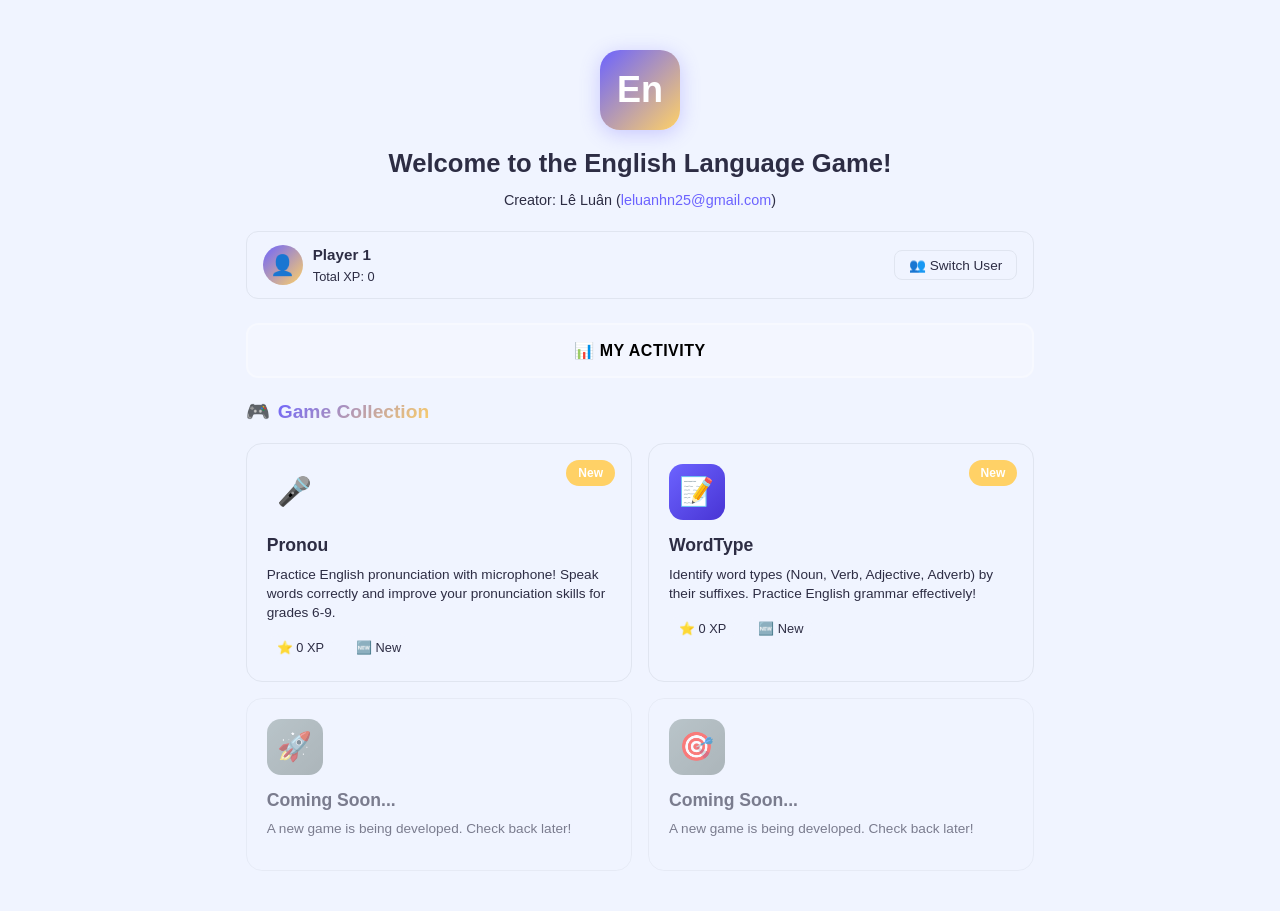
==== commit fb9790fd: "feat: add pronunciation game with audio and mic permission fix" ====
--- a/index.html
+++ b/index.html
@@ -463,8 +463,17 @@
         <!-- Populated by JS -->
       </div>
 
+      <!-- Google Sheets Config -->
+      <div class="activity-sheets-note" style="text-align:left; background:#e8f5e9; border-color:#4caf50;">
+        <strong>📊 Google Sheets Logging</strong>
+        <p style="font-size:0.8rem; margin:8px 0;">Paste your Google Sheets Web App URL below to enable online logging:</p>
+        <input type="text" id="sheets-url-input" placeholder="https://script.google.com/macros/s/..." style="width:100%; padding:8px; border:1px solid #ccc; border-radius:6px; font-size:0.8rem; font-family:monospace;">
+        <button id="btn-save-sheets-url" style="margin-top:8px; padding:6px 16px; background:#4caf50; color:#fff; border:none; border-radius:6px; cursor:pointer; font-size:0.8rem;">💾 Save URL</button>
+        <p id="sheets-save-status" style="font-size:0.75rem; margin-top:6px; color:#666;"></p>
+      </div>
+
       <!-- Debug Panel -->
-      <div class="activity-sheets-note" style="text-align:left; background:#fff3cd; border-color:#ffc107;">
+      <div class="activity-sheets-note" style="text-align:left; background:#fff3cd; border-color:#ffc107; margin-top:12px;">
         <strong>🐛 Debug Info</strong>
         <div id="debug-events" style="font-family:monospace; font-size:0.75rem; max-height:150px; overflow-y:auto; margin-top:8px; color:#333;">
           <em>No events tracked yet. Play a game to see events here.</em>
@@ -512,12 +521,21 @@
     /** Define all available games here */
     const GAMES = [
       {
+        id: 'pronou',
+        name: 'Pronou',
+        description: 'Practice English pronunciation with microphone! Speak words correctly and improve your pronunciation skills for grades 6-9.',
+        icon: '🎤',
+        iconClass: 'pronou',
+        url: 'games/pronou/pronou.html',
+        comingSoon: false
+      },
+      {
         id: 'wordtype',
         name: 'WordType',
         description: 'Identify word types (Noun, Verb, Adjective, Adverb) by their suffixes. Practice English grammar effectively!',
         icon: '📝',
         iconClass: 'wordtype',
-        url: 'games/wordtype/index.html',
+        url: 'games/wordtype/wordtype.html',
         comingSoon: false
       },
       {
@@ -548,9 +566,21 @@
         // Track page view
         Analytics.trackEvent('page_view', { page: 'hub' });
 
+        // Load saved Sheets URL from localStorage
+        const savedUrl = localStorage.getItem('gameenglish_sheets_url');
+        if (savedUrl) {
+          Analytics.SHEETS_WEB_APP_URL = savedUrl;
+        }
+
         this._setupEventListeners();
         this._renderGameGrid();
         this._updateUserInfo();
+
+        // Log progress when hub page is closed/refreshed
+        window.addEventListener('beforeunload', () => {
+          const gameIds = GAMES.filter(g => !g.comingSoon).map(g => g.id);
+          gameIds.forEach(gameId => Analytics.logCurrentProgress(gameId));
+        });
       }
 
       _setupEventListeners() {
@@ -561,6 +591,40 @@
         // Activity screen
         document.getElementById('btn-hub-activity').addEventListener('click', () => this._showActivityScreen());
         document.getElementById('btn-activity-back').addEventListener('click', () => this._showHub());
+
+        // Google Sheets URL config
+        document.getElementById('btn-save-sheets-url').addEventListener('click', () => this._saveSheetsUrl());
+      }
+
+      _saveSheetsUrl() {
+        const input = document.getElementById('sheets-url-input');
+        const status = document.getElementById('sheets-save-status');
+        const url = input.value.trim();
+
+        if (!url) {
+          status.textContent = '❌ Please enter a URL';
+          status.style.color = 'red';
+          return;
+        }
+
+        if (!url.includes('script.google.com/macros/s/')) {
+          status.textContent = '❌ Invalid URL. Must be a Google Apps Script Web App URL.';
+          status.style.color = 'red';
+          return;
+        }
+
+        // Save to localStorage
+        localStorage.setItem('gameenglish_sheets_url', url);
+        Analytics.SHEETS_WEB_APP_URL = url;
+
+        status.textContent = '✅ URL saved! Data will now be logged to Google Sheets.';
+        status.style.color = 'green';
+
+        // Update debug panel
+        const sheetsStatus = document.getElementById('sheets-status');
+        if (sheetsStatus) {
+          sheetsStatus.innerHTML = '<span style="color:green;">✅ Configured</span>';
+        }
       }
 
       _showHub() {
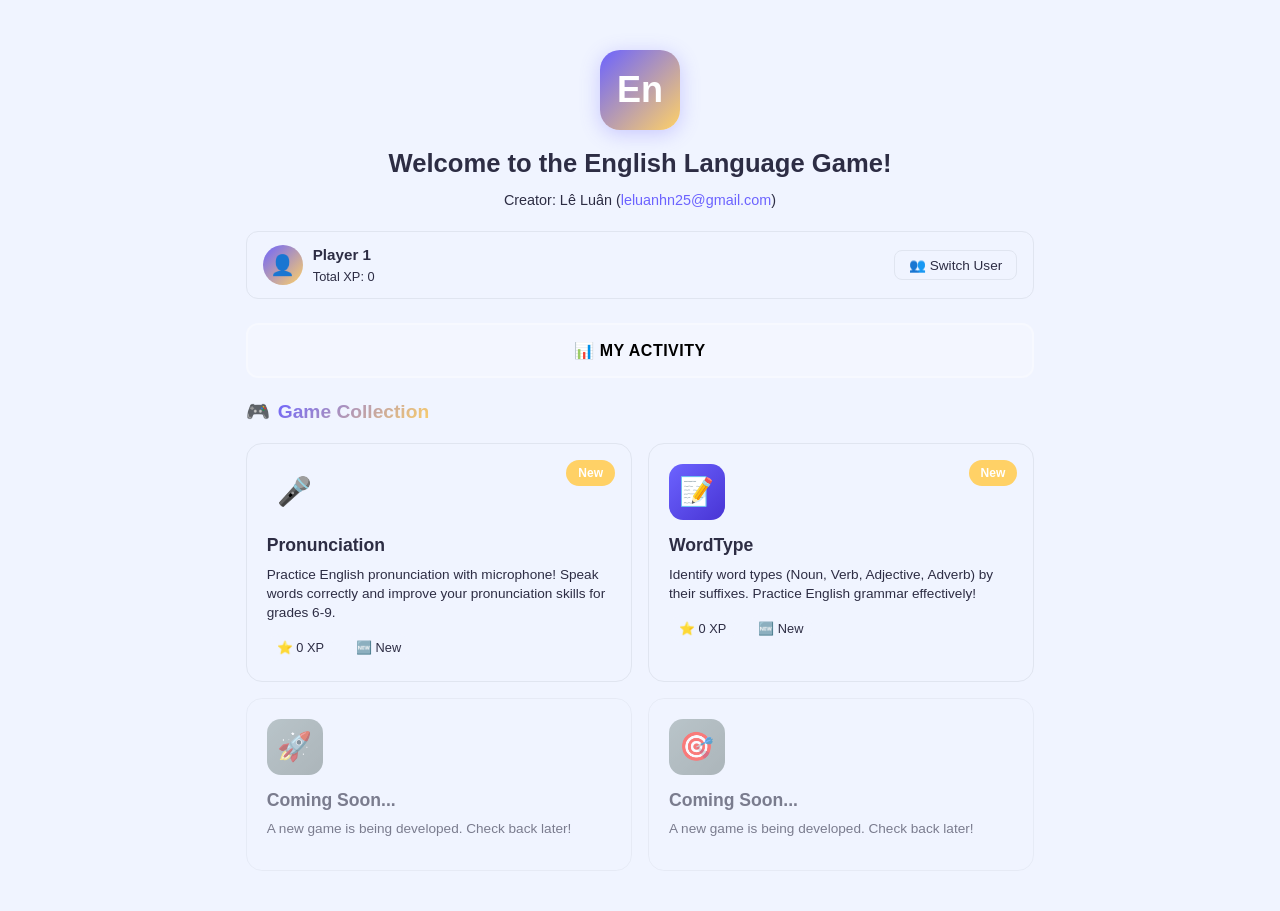
==== commit aae2d851: "rename: change game name from Pronou to Pronunciation Test" ====
--- a/index.html
+++ b/index.html
@@ -522,11 +522,11 @@
     const GAMES = [
       {
         id: 'pronou',
-        name: 'Pronou',
+        name: 'Pronunciation',
         description: 'Practice English pronunciation with microphone! Speak words correctly and improve your pronunciation skills for grades 6-9.',
         icon: '🎤',
         iconClass: 'pronou',
-        url: 'games/pronou/pronou.html',
+        url: 'games/pronou/Pronunciation.html',
         comingSoon: false
       },
       {
